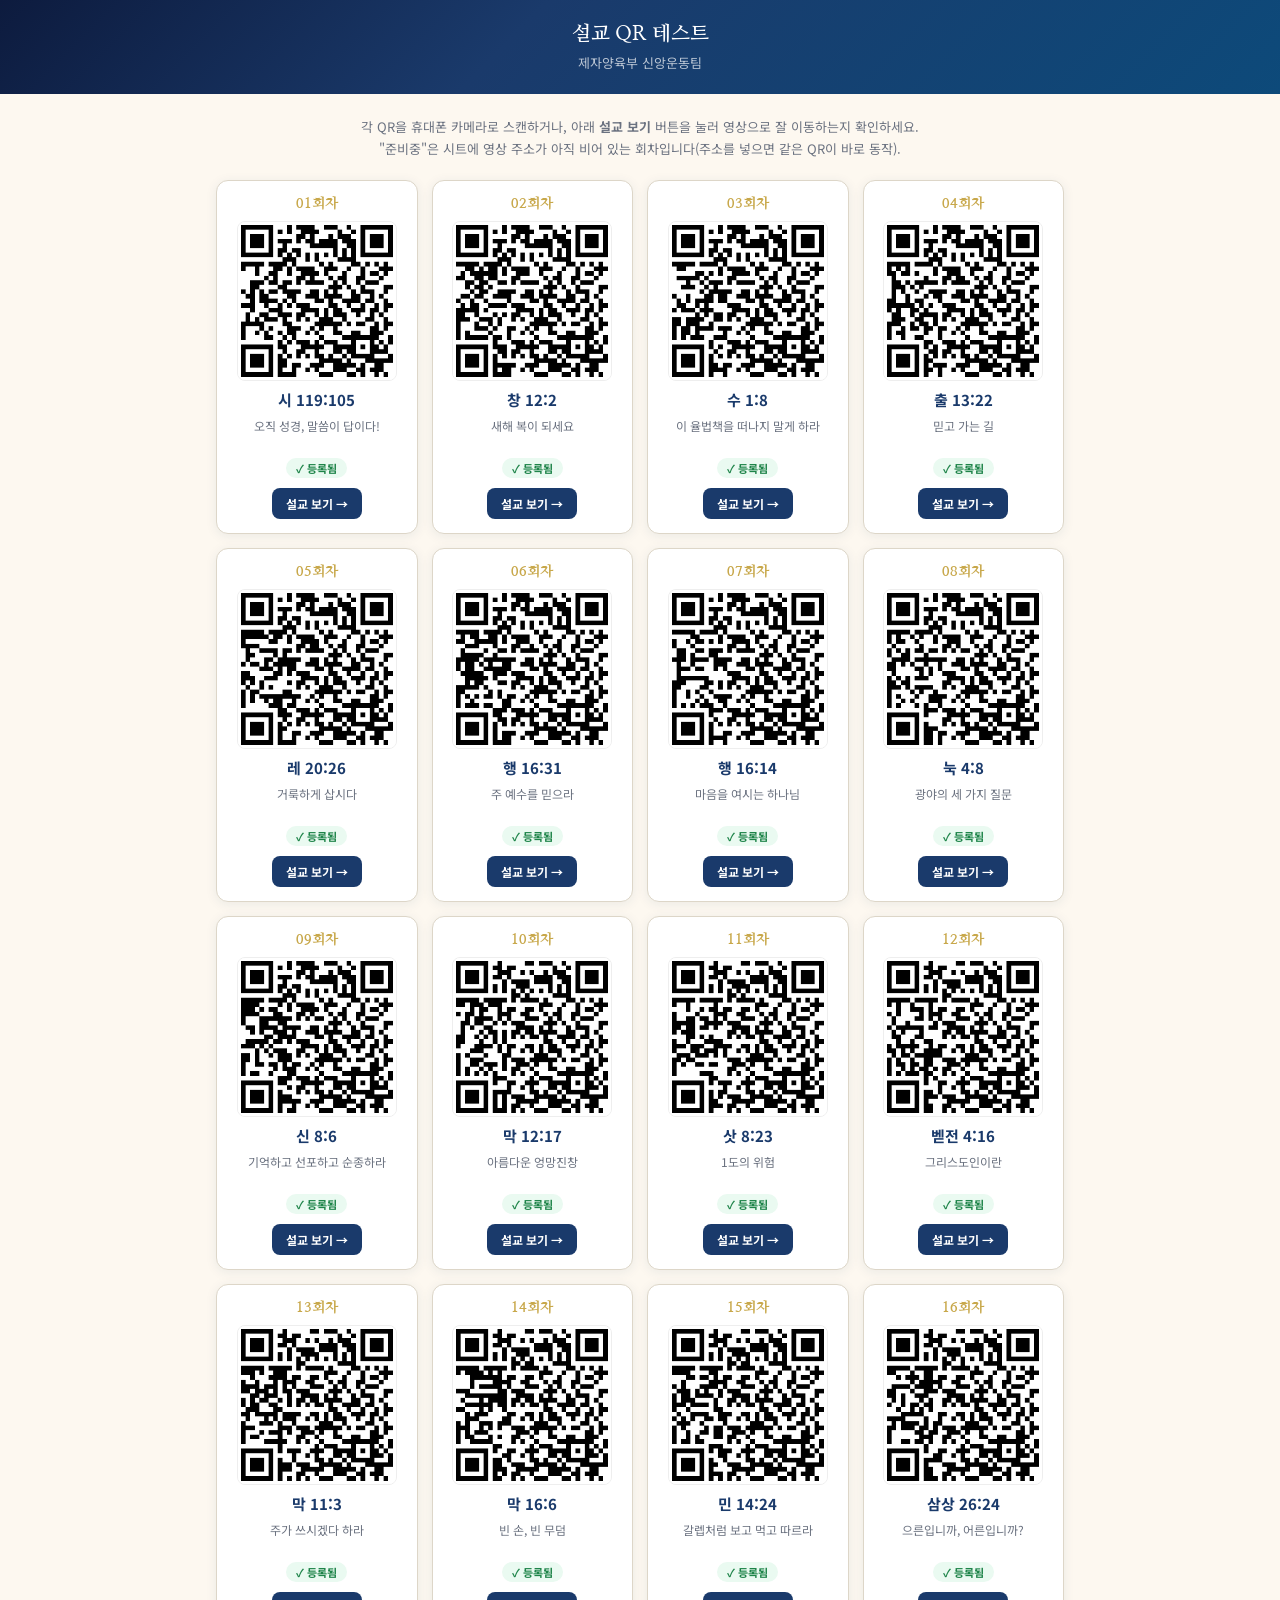
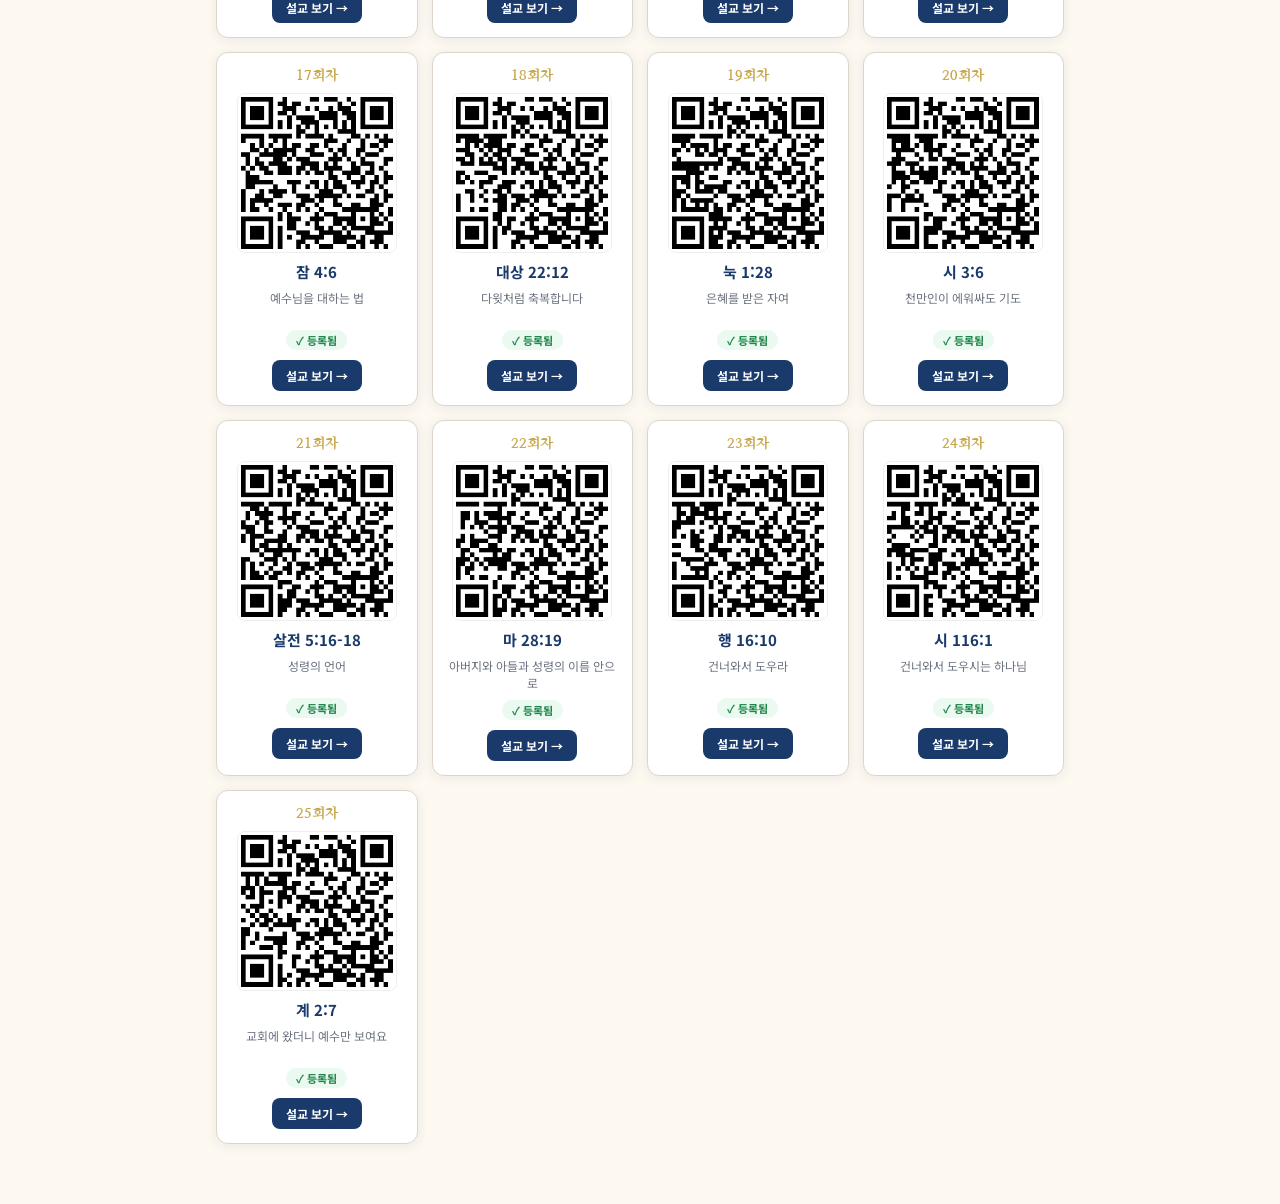
==== qr-test.html @ 413df7dc "QR 테스트 페이지(qr-test.html) 추가 Co-Authored-By: Claude Opus 4.8 (1M context) <noreply@anthropic.com>" ====
<!DOCTYPE html>
<html lang="ko">
<head>
  <meta charset="UTF-8" />
  <meta name="viewport" content="width=device-width, initial-scale=1.0" />
  <title>설교 QR 테스트 | 고척교회</title>
  <link rel="preconnect" href="https://fonts.googleapis.com" />
  <link href="https://fonts.googleapis.com/css2?family=Nanum+Myeongjo:wght@700;800&family=Noto+Sans+KR:wght@400;500;700;800&display=swap" rel="stylesheet" />
  <style>
    :root {
      --navy: #1a3a6b; --navy-dark: #0d1b3e; --gold: #c8a84b;
      --cream: #fdf8f0; --gray: #6b7280; --border: #ddd6c8;
    }
    * { box-sizing: border-box; margin: 0; padding: 0; }
    body { font-family: "Noto Sans KR", sans-serif; background: var(--cream); color: #222; }

    .page-header {
      background: linear-gradient(135deg, #0d1b3e 0%, #1a3a6b 40%, #0d4a7a 100%);
      color: #fff; text-align: center; padding: 22px 20px;
    }
    .page-header h1 { font-family: "Nanum Myeongjo", serif; font-size: 20px; }
    .page-header p { font-size: 13px; color: rgba(255,255,255,0.7); margin-top: 6px; }

    main { max-width: 880px; margin: 0 auto; padding: 22px 16px 60px; }
    .hint { font-size: 13px; color: var(--gray); text-align: center; margin-bottom: 20px; line-height: 1.7; }

    .grid { display: grid; grid-template-columns: repeat(auto-fill, minmax(200px, 1fr)); gap: 14px; }
    .qr-card {
      background: #fff; border: 1px solid var(--border); border-radius: 12px;
      padding: 14px; text-align: center; box-shadow: 0 2px 12px rgba(26,58,107,0.08);
      display: flex; flex-direction: column; align-items: center; gap: 8px;
    }
    .qr-no { font-family: "Nanum Myeongjo", serif; font-weight: 800; color: var(--gold); font-size: 14px; }
    .qr-card img { width: 160px; height: 160px; border: 1px solid #eee; border-radius: 8px; }
    .qr-ref { font-weight: 700; color: var(--navy); font-size: 15px; }
    .qr-title { font-size: 12px; color: var(--gray); line-height: 1.4; min-height: 32px; }
    .qr-status { font-size: 11px; font-weight: 700; padding: 2px 10px; border-radius: 10px; }
    .ready { color: #1e8449; background: #eafaf1; }
    .pending { color: #b9770e; background: #fef5e3; }
    .qr-go {
      display: inline-block; margin-top: 2px; font-size: 12px; font-weight: 700;
      color: #fff; background: var(--navy); text-decoration: none;
      padding: 7px 14px; border-radius: 8px;
    }
    .qr-go:hover { background: #16315c; }
    .loading, .error { text-align: center; padding: 40px; color: var(--gray); }
  </style>
</head>
<body>
  <div class="page-header">
    <h1>설교 QR 테스트</h1>
    <p>제자양육부 신앙운동팀</p>
  </div>

  <main>
    <p class="hint">
      각 QR을 휴대폰 카메라로 스캔하거나, 아래 <b>설교 보기</b> 버튼을 눌러 영상으로 잘 이동하는지 확인하세요.<br />
      "준비중"은 시트에 영상 주소가 아직 비어 있는 회차입니다(주소를 넣으면 같은 QR이 바로 동작).
    </p>
    <div id="list" class="loading">불러오는 중…</div>
  </main>

  <script>
    const DATA_URLS = [
      "verses.json",
      "https://script.google.com/macros/s/AKfycbzO4GDAy0hJBbZ-L3hVuZQI4cqnjiZdy2afUujnxmmAr8NAh1lJURhrfT37PaFanPR4PA/exec",
    ];
    const GO_BASE = "go/?no=";

    (async function () {
      const listEl = document.getElementById("list");
      let verses = null;
      for (const url of DATA_URLS) {
        try {
          const res = await fetch(url, { cache: "no-cache" });
          const data = await res.json();
          if (data.verses && data.verses.length) { verses = data.verses; break; }
        } catch (e) { /* 폴백 */ }
      }
      if (!verses) {
        listEl.className = "error";
        listEl.textContent = "데이터를 불러오지 못했습니다.";
        return;
      }

      verses.sort((a, b) => a.no - b.no);
      listEl.className = "grid";
      listEl.innerHTML = verses
        .map((v) => {
          const nn = String(v.no).padStart(2, "0");
          const ready = !!v.url;
          return `
            <div class="qr-card">
              <div class="qr-no">${nn}회차</div>
              <img src="qr/qr-${nn}.png" alt="${v.refShort} QR" loading="lazy" />
              <div class="qr-ref">${v.refShort}</div>
              <div class="qr-title">${v.sermonTitle || ""}</div>
              <span class="qr-status ${ready ? "ready" : "pending"}">${ready ? "✓ 등록됨" : "… 준비중"}</span>
              <a class="qr-go" href="${GO_BASE}${v.no}" target="_blank" rel="noopener">설교 보기 →</a>
            </div>`;
        })
        .join("");
    })();
  </script>
</body>
</html>
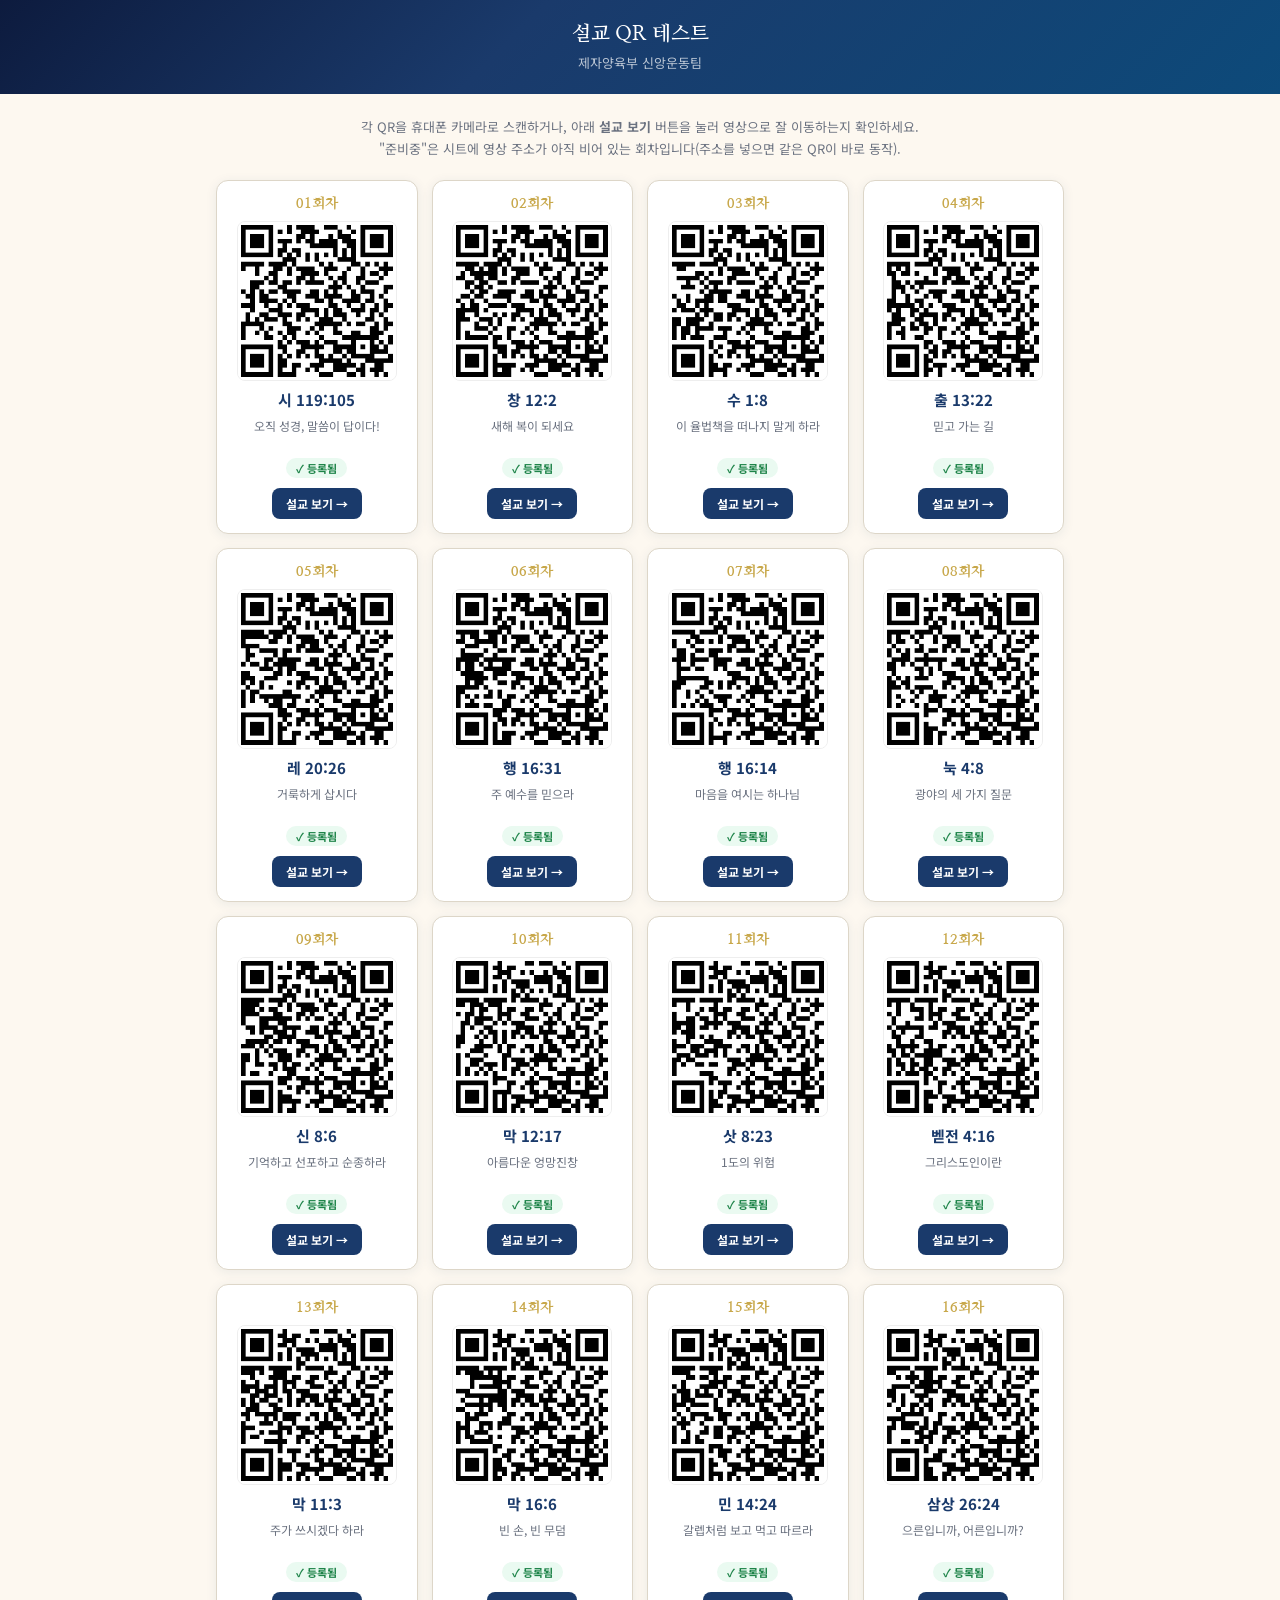
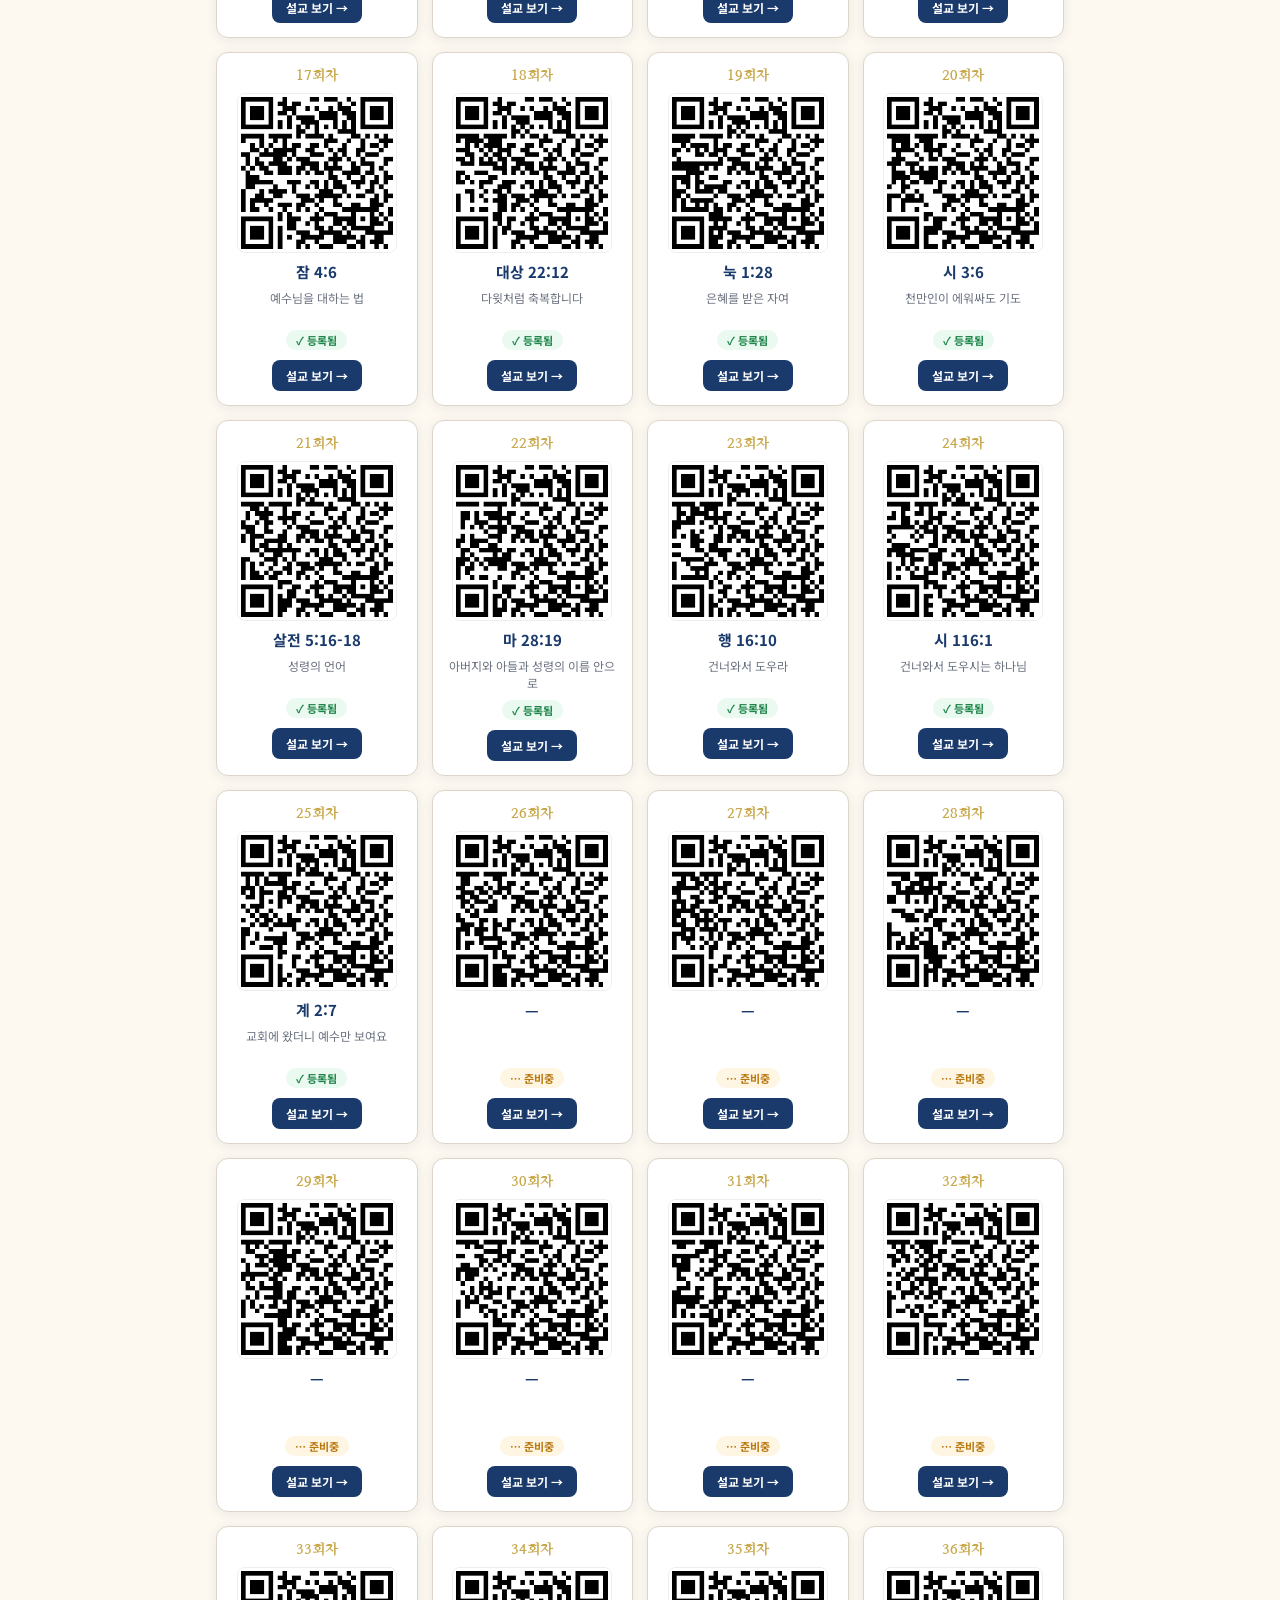
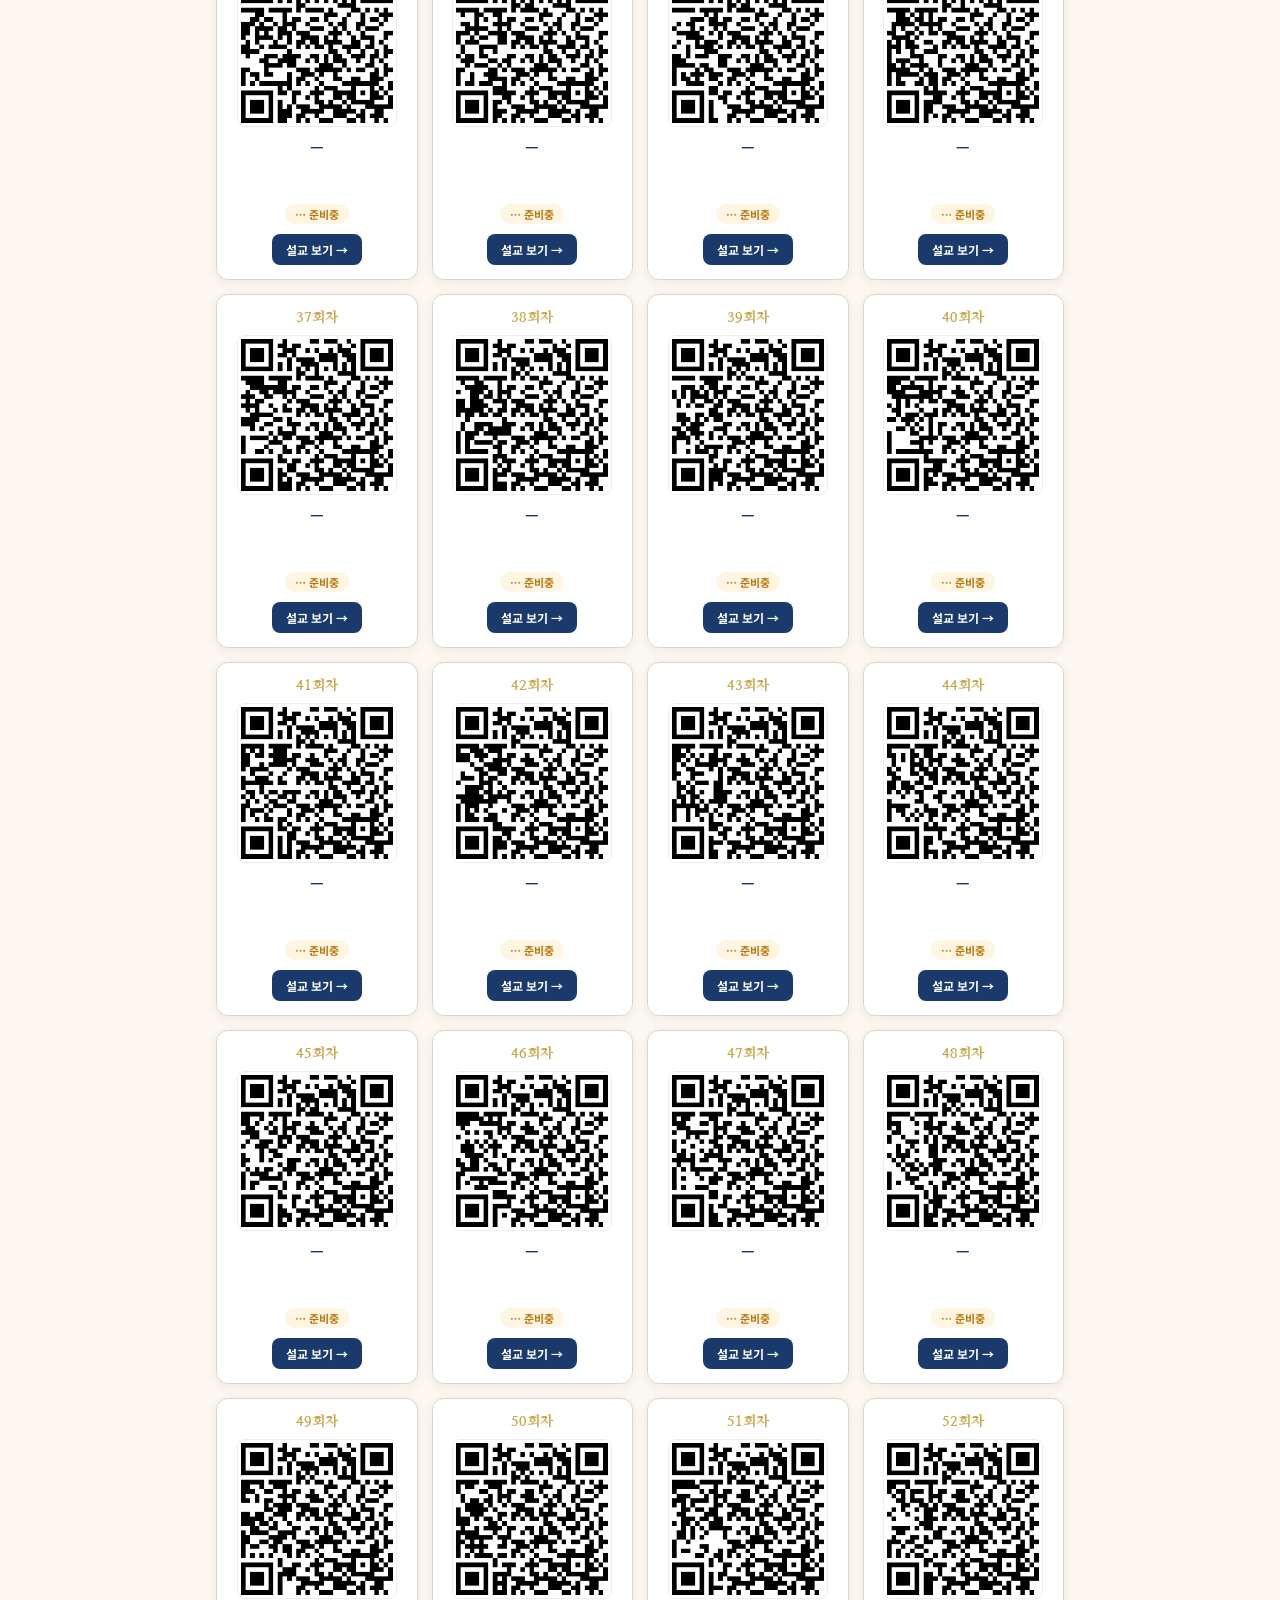
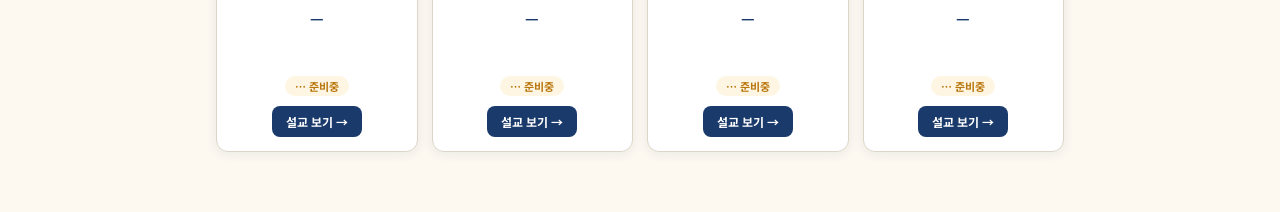
==== commit eadc703f: "QR 테스트 페이지 52주 전체 표시, 매핑 URL 없으면 준비중 처리 Co-Authored-By: Claude Opus 4.8 (1M context) <noreply@anthro" ====
--- a/qr-test.html
+++ b/qr-test.html
@@ -4,6 +4,7 @@
   <meta charset="UTF-8" />
   <meta name="viewport" content="width=device-width, initial-scale=1.0" />
   <title>설교 QR 테스트 | 고척교회</title>
+  <link rel="icon" href="favicon.png" />
   <link rel="preconnect" href="https://fonts.googleapis.com" />
   <link href="https://fonts.googleapis.com/css2?family=Nanum+Myeongjo:wght@700;800&family=Noto+Sans+KR:wght@400;500;700;800&display=swap" rel="stylesheet" />
   <style>
@@ -66,40 +67,41 @@
       "https://script.google.com/macros/s/AKfycbzO4GDAy0hJBbZ-L3hVuZQI4cqnjiZdy2afUujnxmmAr8NAh1lJURhrfT37PaFanPR4PA/exec",
     ];
     const GO_BASE = "go/?no=";
+    const TOTAL_WEEKS = 52; // 52주 전체 표시
 
     (async function () {
       const listEl = document.getElementById("list");
-      let verses = null;
+
+      // 시트(verses.json) 데이터를 회차번호로 인덱싱 (없어도 진행)
+      const byNo = {};
       for (const url of DATA_URLS) {
         try {
           const res = await fetch(url, { cache: "no-cache" });
           const data = await res.json();
-          if (data.verses && data.verses.length) { verses = data.verses; break; }
+          if (data.verses && data.verses.length) {
+            data.verses.forEach((v) => (byNo[v.no] = v));
+            break;
+          }
         } catch (e) { /* 폴백 */ }
       }
-      if (!verses) {
-        listEl.className = "error";
-        listEl.textContent = "데이터를 불러오지 못했습니다.";
-        return;
+
+      listEl.className = "grid";
+      let html = "";
+      for (let no = 1; no <= TOTAL_WEEKS; no++) {
+        const nn = String(no).padStart(2, "0");
+        const v = byNo[no];
+        const ready = !!(v && v.url); // 매핑 URL이 있어야 등록됨
+        html += `
+          <div class="qr-card">
+            <div class="qr-no">${nn}회차</div>
+            <img src="qr/qr-${nn}.png" alt="${nn}회차 QR" loading="lazy" />
+            <div class="qr-ref">${v ? v.refShort : "—"}</div>
+            <div class="qr-title">${(v && v.sermonTitle) || ""}</div>
+            <span class="qr-status ${ready ? "ready" : "pending"}">${ready ? "✓ 등록됨" : "… 준비중"}</span>
+            <a class="qr-go" href="${GO_BASE}${no}" target="_blank" rel="noopener">설교 보기 →</a>
+          </div>`;
       }
-
-      verses.sort((a, b) => a.no - b.no);
-      listEl.className = "grid";
-      listEl.innerHTML = verses
-        .map((v) => {
-          const nn = String(v.no).padStart(2, "0");
-          const ready = !!v.url;
-          return `
-            <div class="qr-card">
-              <div class="qr-no">${nn}회차</div>
-              <img src="qr/qr-${nn}.png" alt="${v.refShort} QR" loading="lazy" />
-              <div class="qr-ref">${v.refShort}</div>
-              <div class="qr-title">${v.sermonTitle || ""}</div>
-              <span class="qr-status ${ready ? "ready" : "pending"}">${ready ? "✓ 등록됨" : "… 준비중"}</span>
-              <a class="qr-go" href="${GO_BASE}${v.no}" target="_blank" rel="noopener">설교 보기 →</a>
-            </div>`;
-        })
-        .join("");
+      listEl.innerHTML = html;
     })();
   </script>
 </body>
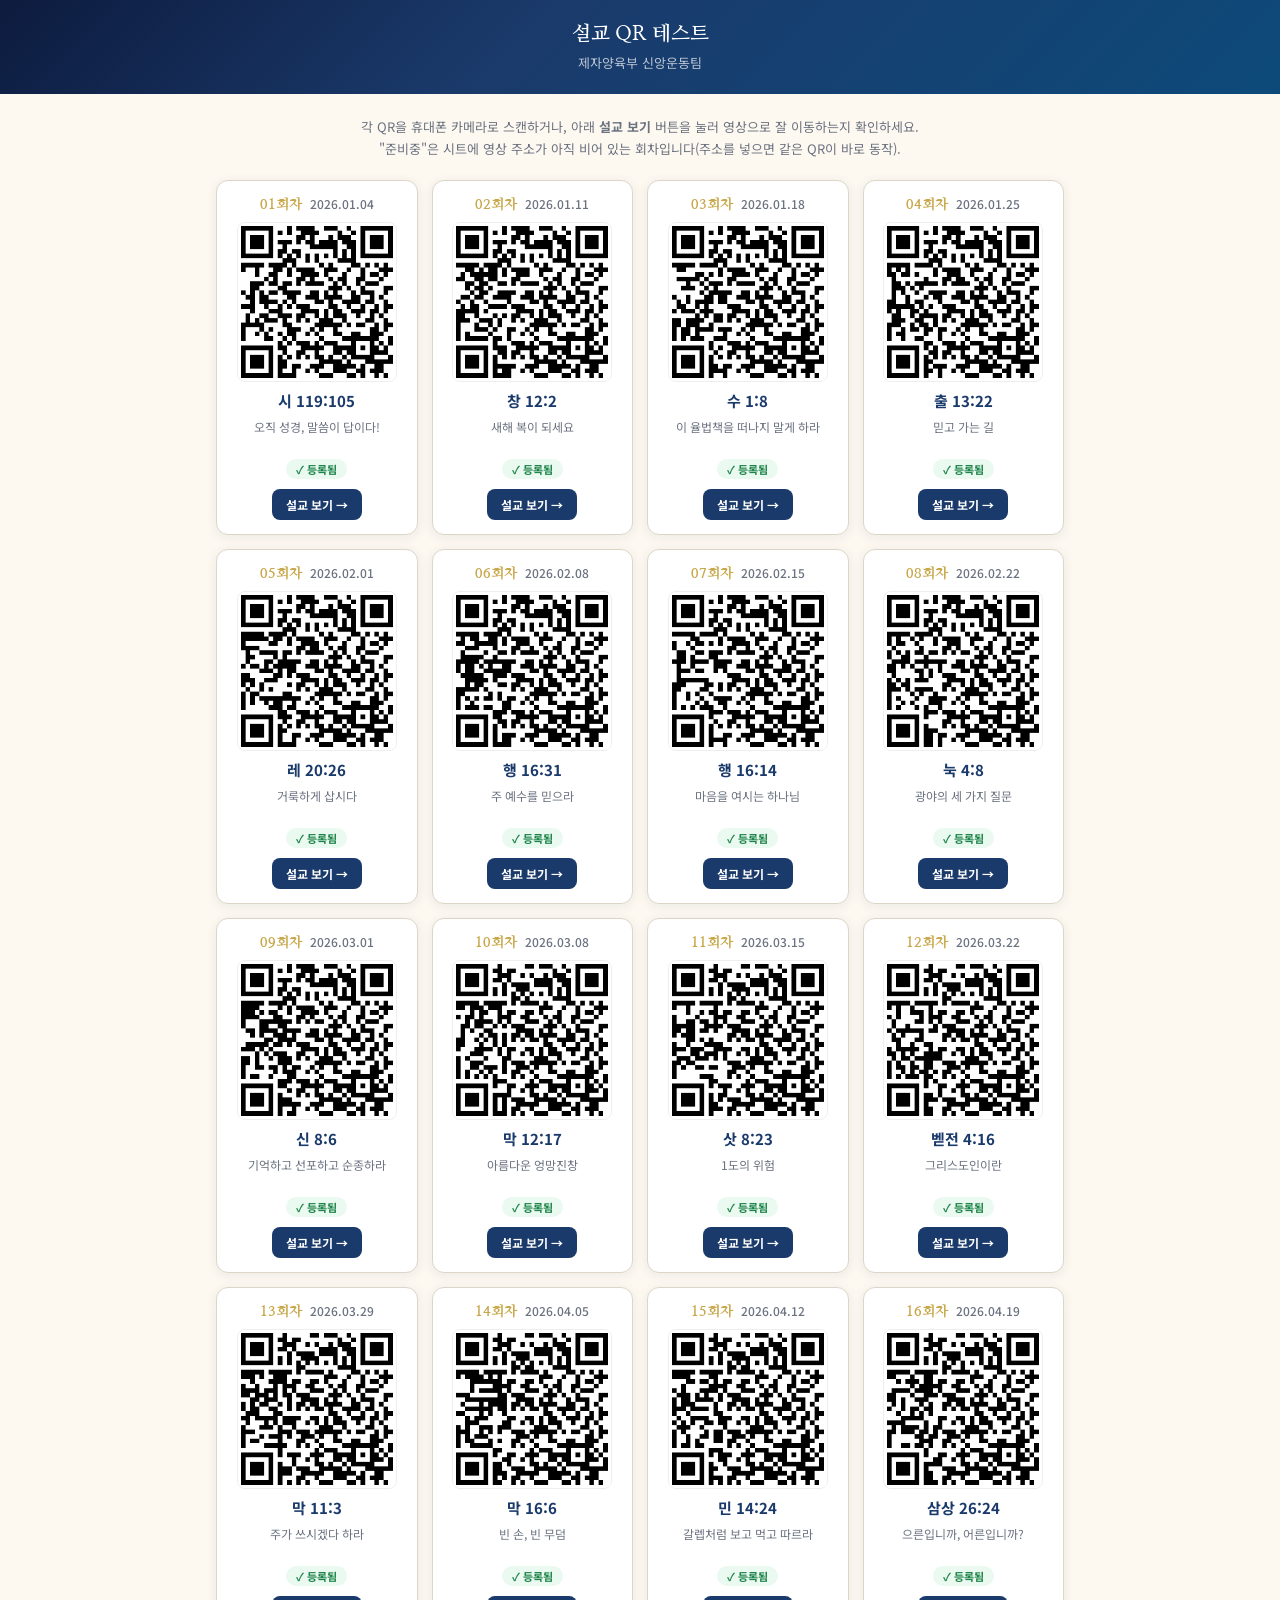
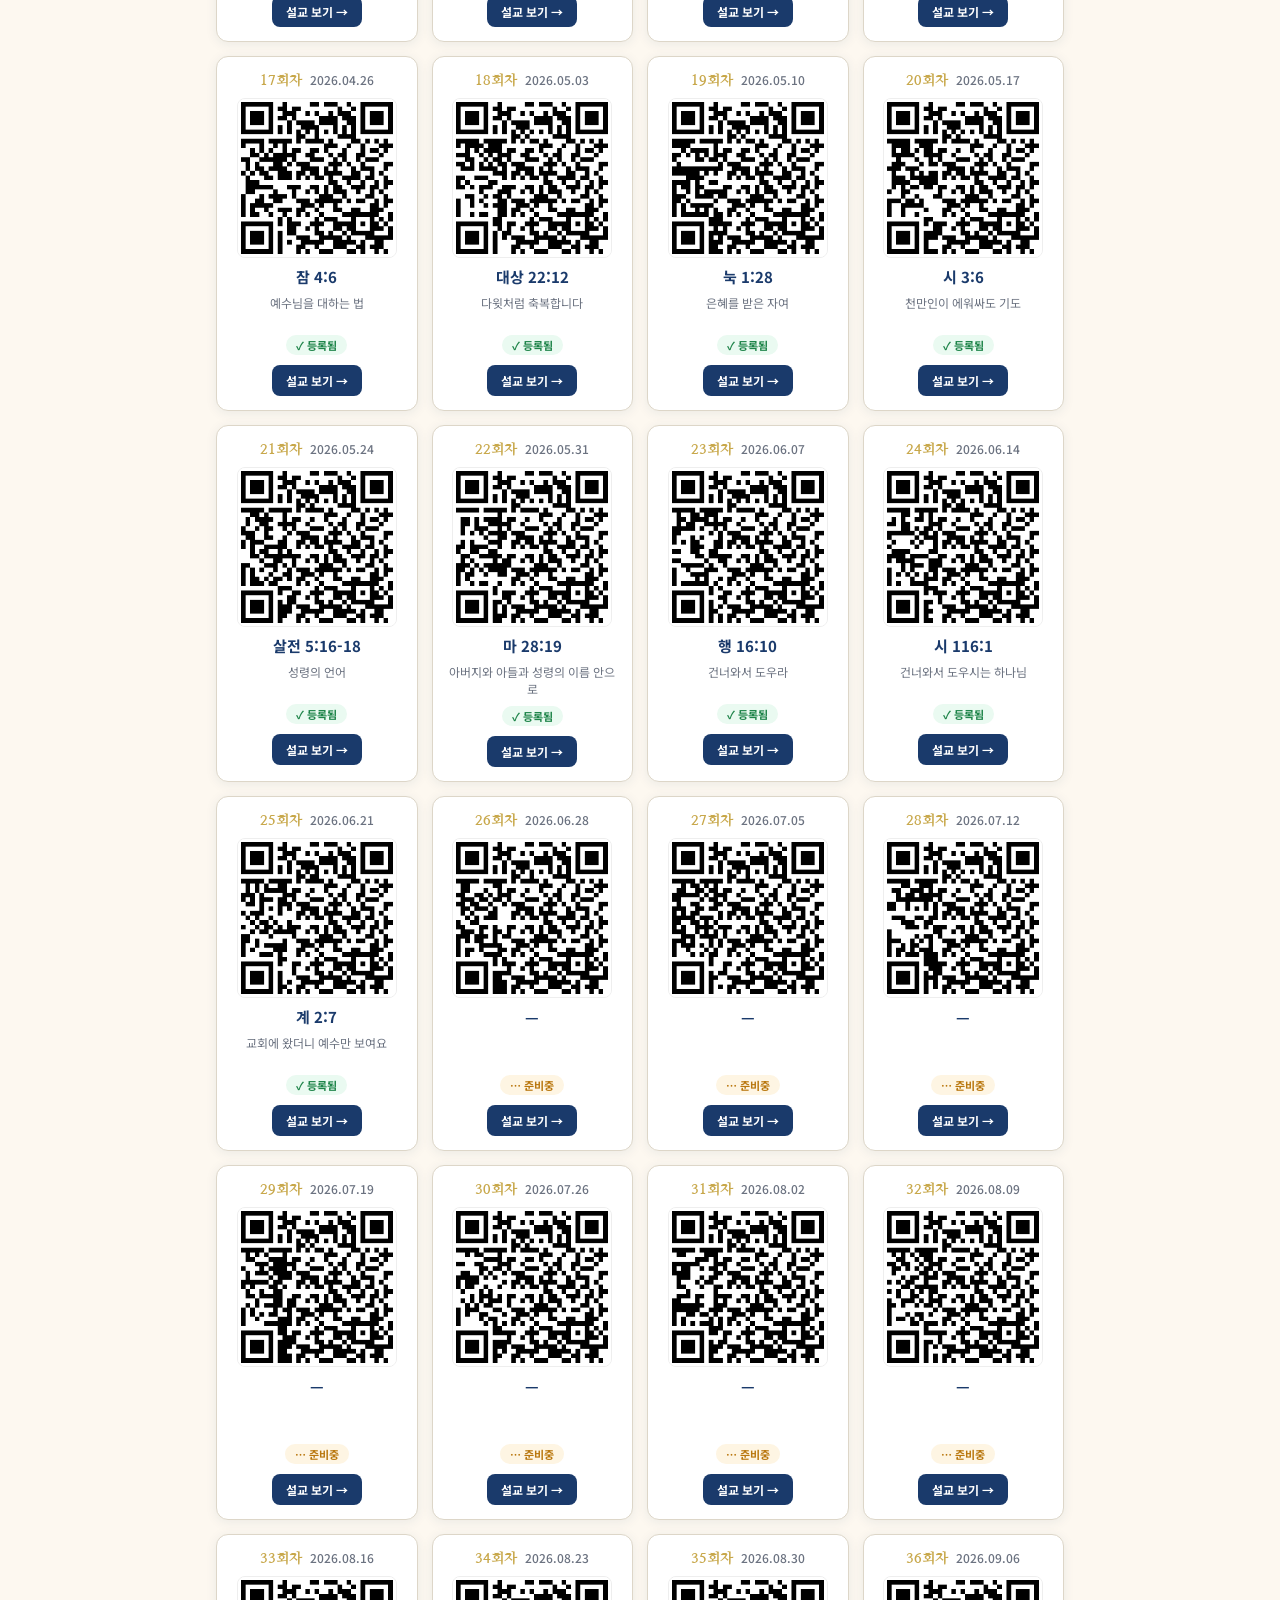
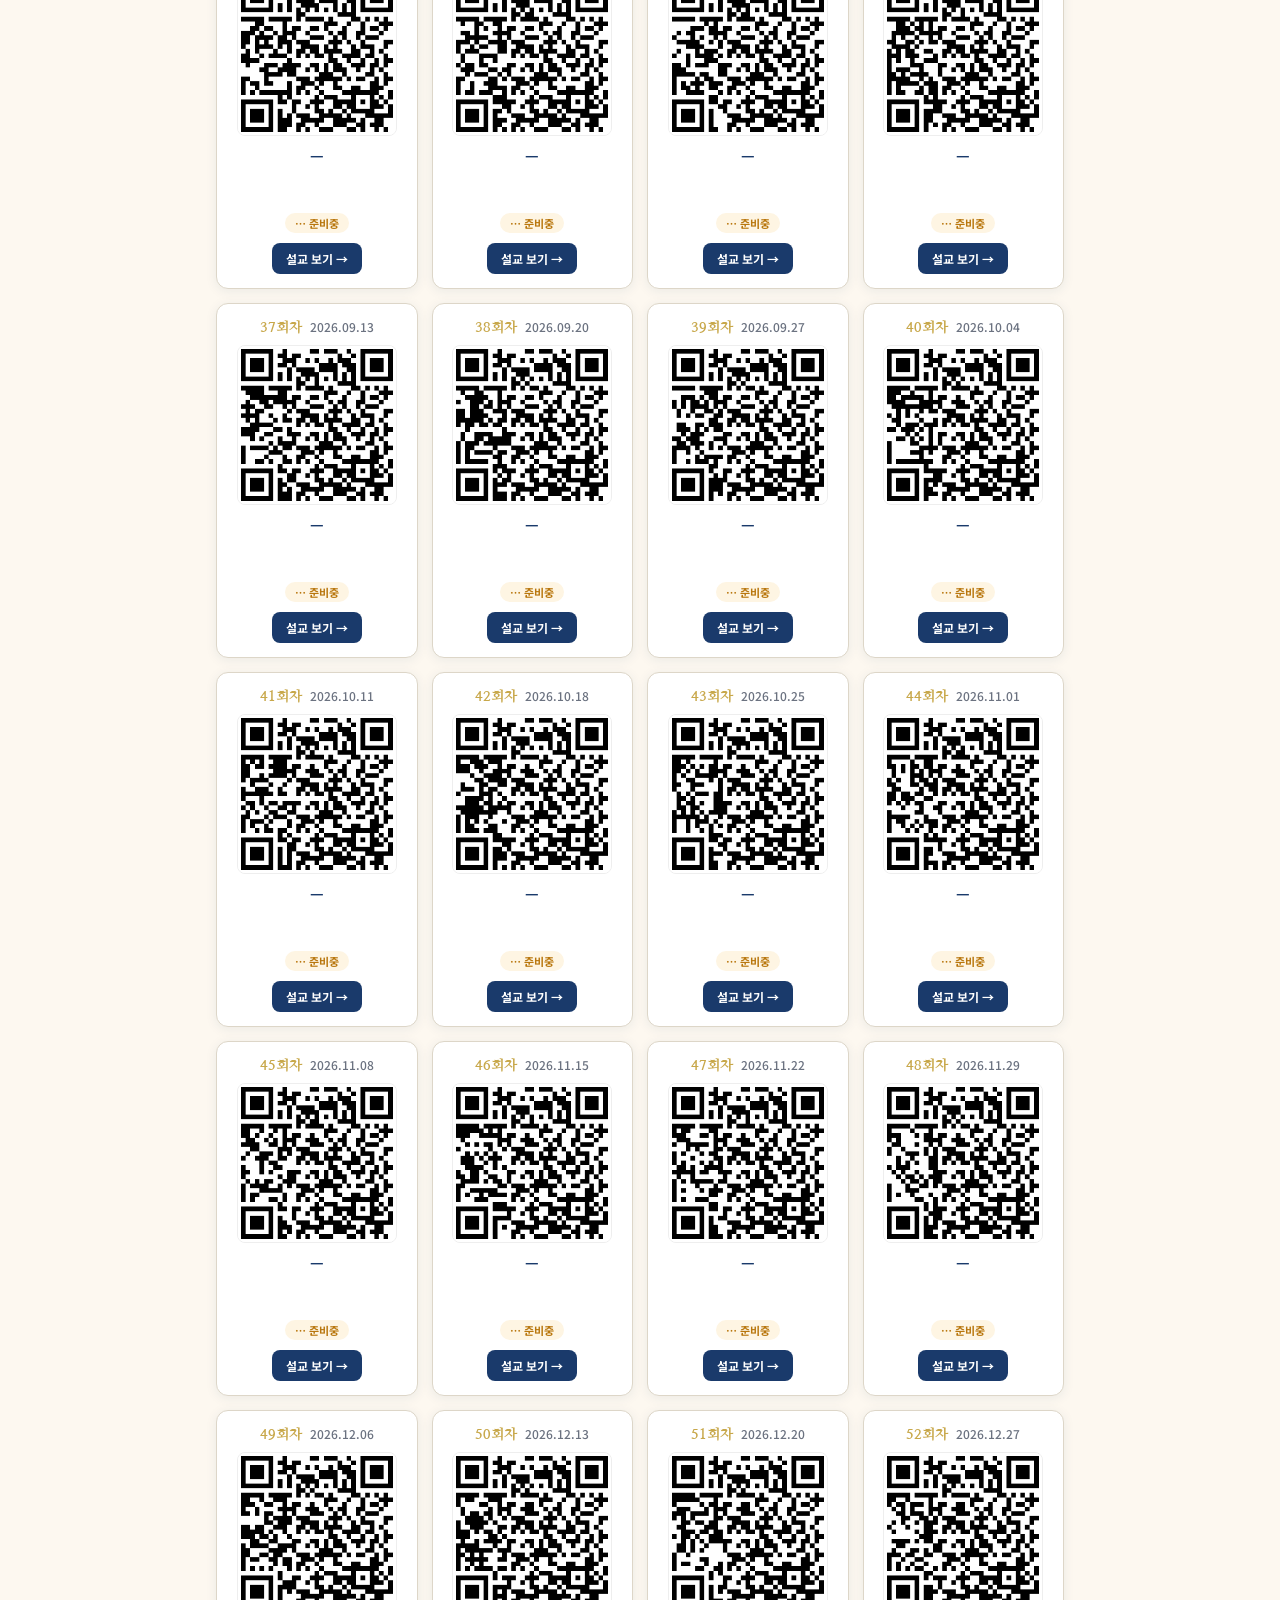
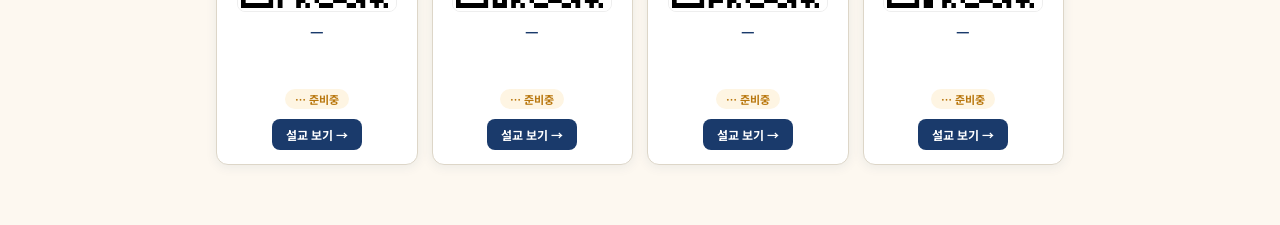
==== commit 8a45ac20: "QR 테스트 페이지 회차 옆에 매주 일요일 날짜 표시 Co-Authored-By: Claude Opus 4.8 (1M context) <noreply@anthropic.com>" ====
--- a/qr-test.html
+++ b/qr-test.html
@@ -32,6 +32,7 @@
       display: flex; flex-direction: column; align-items: center; gap: 8px;
     }
     .qr-no { font-family: "Nanum Myeongjo", serif; font-weight: 800; color: var(--gold); font-size: 14px; }
+    .qr-date { font-family: "Noto Sans KR", sans-serif; font-weight: 500; color: var(--gray); font-size: 12px; margin-left: 4px; }
     .qr-card img { width: 160px; height: 160px; border: 1px solid #eee; border-radius: 8px; }
     .qr-ref { font-weight: 700; color: var(--navy); font-size: 15px; }
     .qr-title { font-size: 12px; color: var(--gray); line-height: 1.4; min-height: 32px; }
@@ -68,6 +69,16 @@
     ];
     const GO_BASE = "go/?no=";
     const TOTAL_WEEKS = 52; // 52주 전체 표시
+    // 1회차 일요일(KST). 매주 +7일로 회차별 날짜를 계산한다.
+    const BASE_SUNDAY = "2026-01-04T00:00:00+09:00";
+
+    const dateFmt = new Intl.DateTimeFormat("ko-KR", {
+      timeZone: "Asia/Seoul", year: "numeric", month: "2-digit", day: "2-digit",
+    });
+    function weekDate(no, anchor) {
+      const d = new Date(anchor.getTime() + (no - 1) * 7 * 86400000);
+      return dateFmt.format(d).replace(/\s/g, "").replace(/\.$/, ""); // "2026.01.04"
+    }
 
     (async function () {
       const listEl = document.getElementById("list");
@@ -85,6 +96,9 @@
         } catch (e) { /* 폴백 */ }
       }
 
+      // 1회차 날짜는 시트 데이터가 있으면 그걸 기준, 없으면 상수 사용
+      const anchor = byNo[1] && byNo[1].date ? new Date(byNo[1].date) : new Date(BASE_SUNDAY);
+
       listEl.className = "grid";
       let html = "";
       for (let no = 1; no <= TOTAL_WEEKS; no++) {
@@ -93,7 +107,7 @@
         const ready = !!(v && v.url); // 매핑 URL이 있어야 등록됨
         html += `
           <div class="qr-card">
-            <div class="qr-no">${nn}회차</div>
+            <div class="qr-no">${nn}회차 <span class="qr-date">${weekDate(no, anchor)}</span></div>
             <img src="qr/qr-${nn}.png" alt="${nn}회차 QR" loading="lazy" />
             <div class="qr-ref">${v ? v.refShort : "—"}</div>
             <div class="qr-title">${(v && v.sermonTitle) || ""}</div>
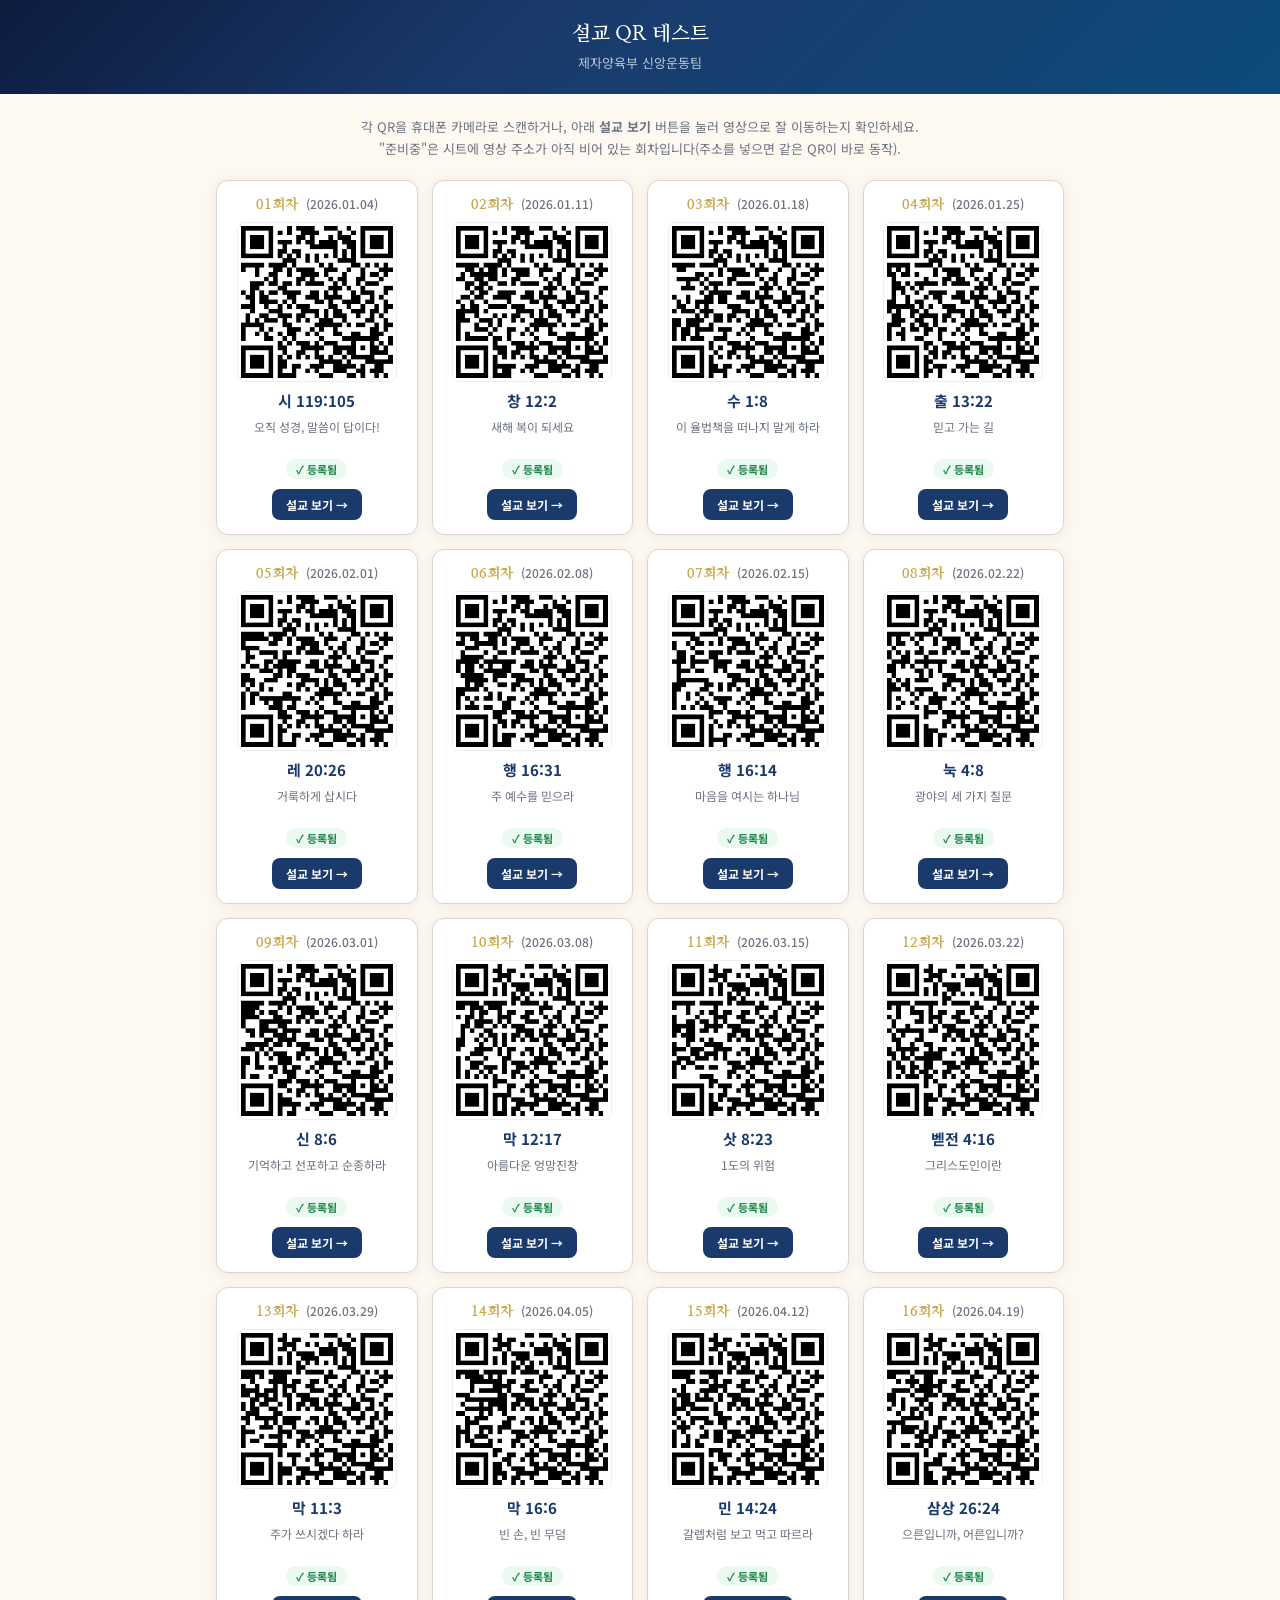
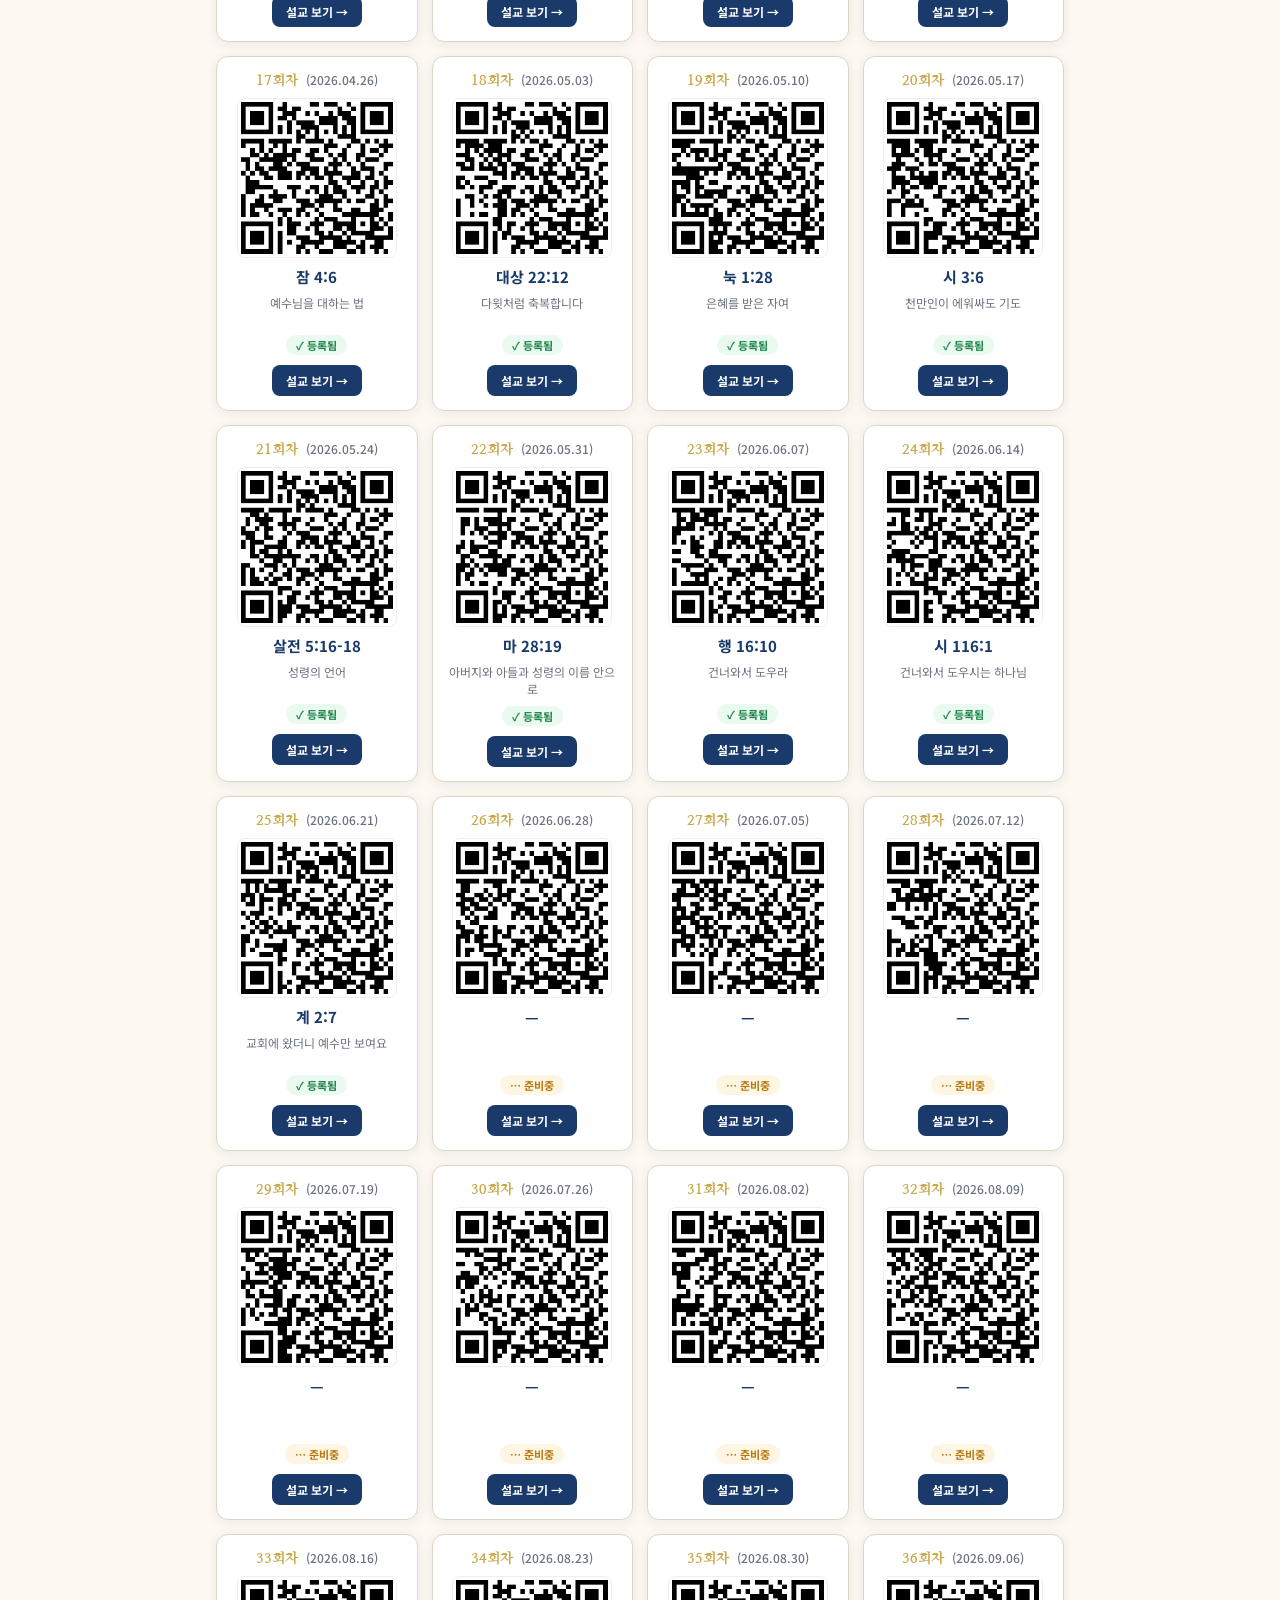
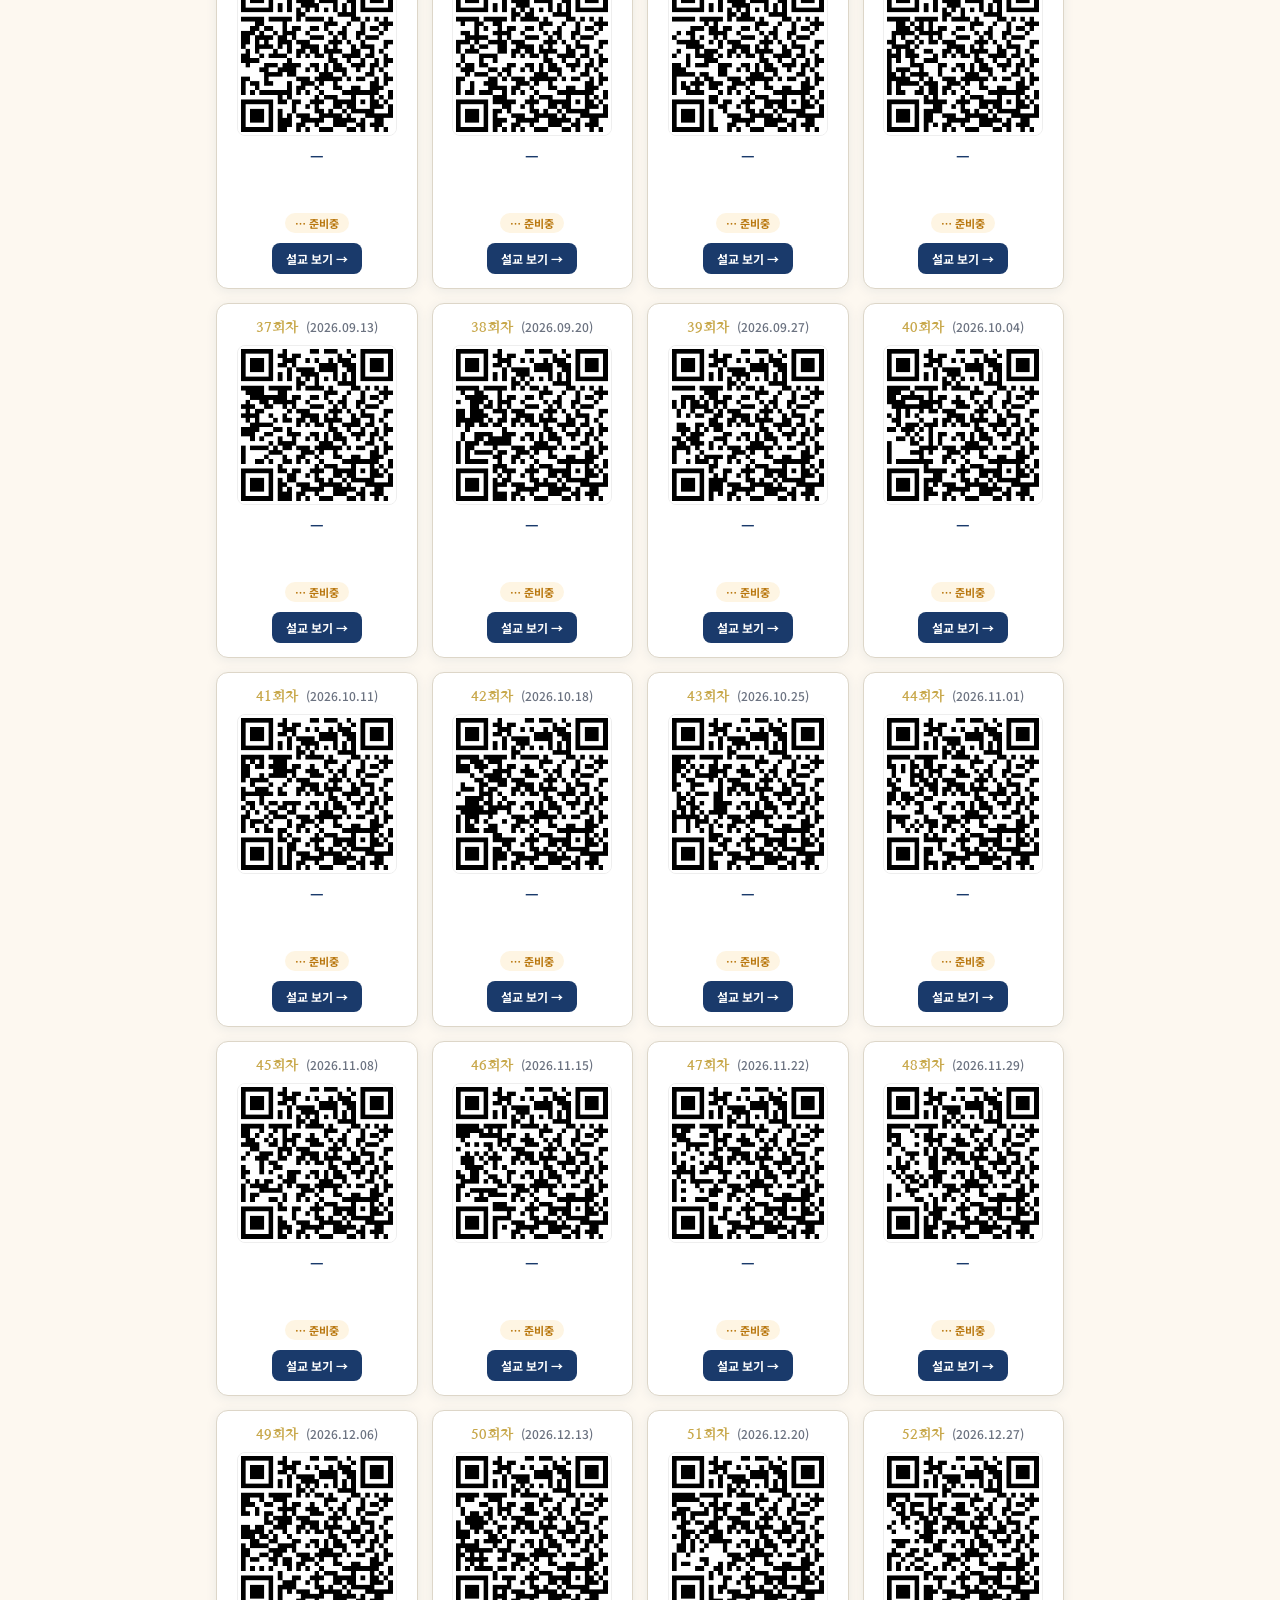
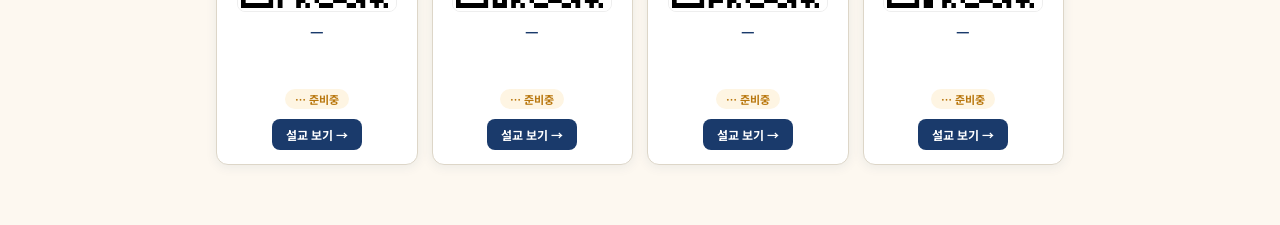
==== commit 102f809e: "회차 날짜를 괄호로 표시 Co-Authored-By: Claude Opus 4.8 (1M context) <noreply@anthropic.com>" ====
--- a/qr-test.html
+++ b/qr-test.html
@@ -107,7 +107,7 @@
         const ready = !!(v && v.url); // 매핑 URL이 있어야 등록됨
         html += `
           <div class="qr-card">
-            <div class="qr-no">${nn}회차 <span class="qr-date">${weekDate(no, anchor)}</span></div>
+            <div class="qr-no">${nn}회차 <span class="qr-date">(${weekDate(no, anchor)})</span></div>
             <img src="qr/qr-${nn}.png" alt="${nn}회차 QR" loading="lazy" />
             <div class="qr-ref">${v ? v.refShort : "—"}</div>
             <div class="qr-title">${(v && v.sermonTitle) || ""}</div>
